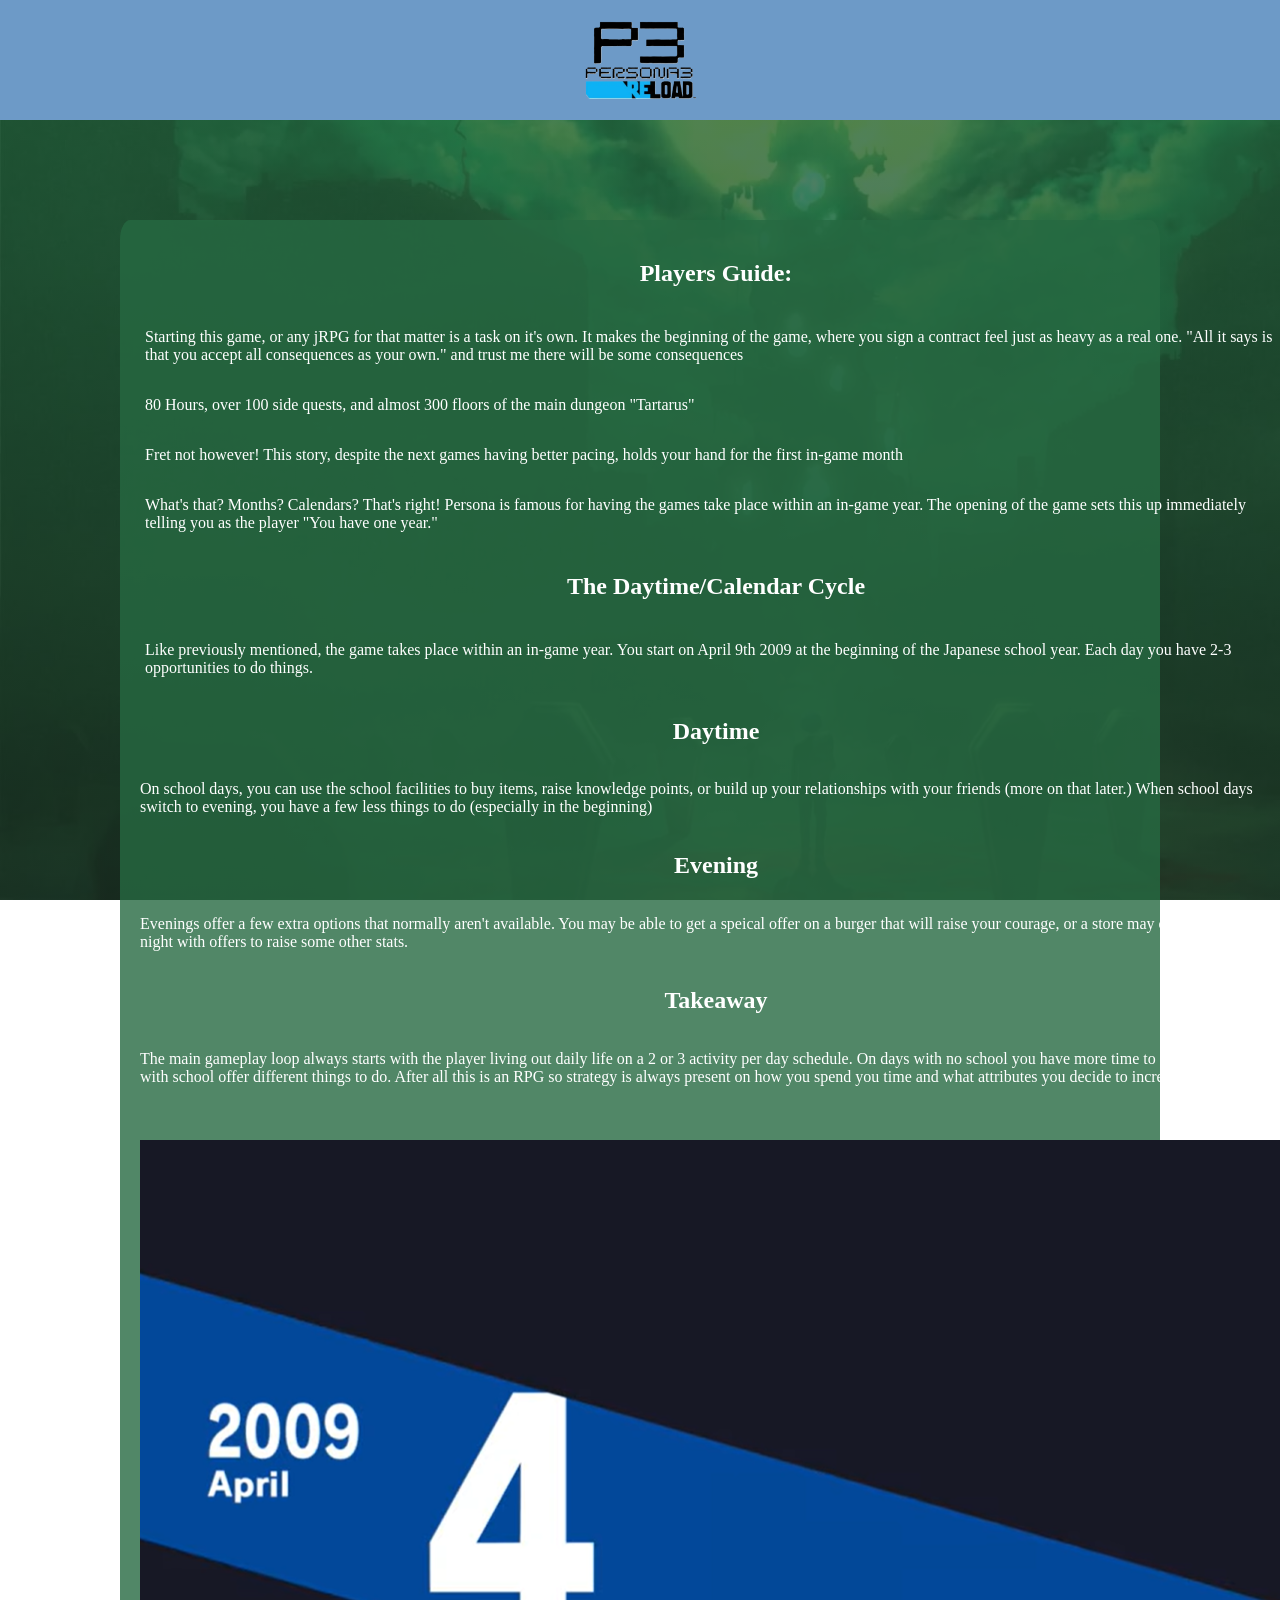
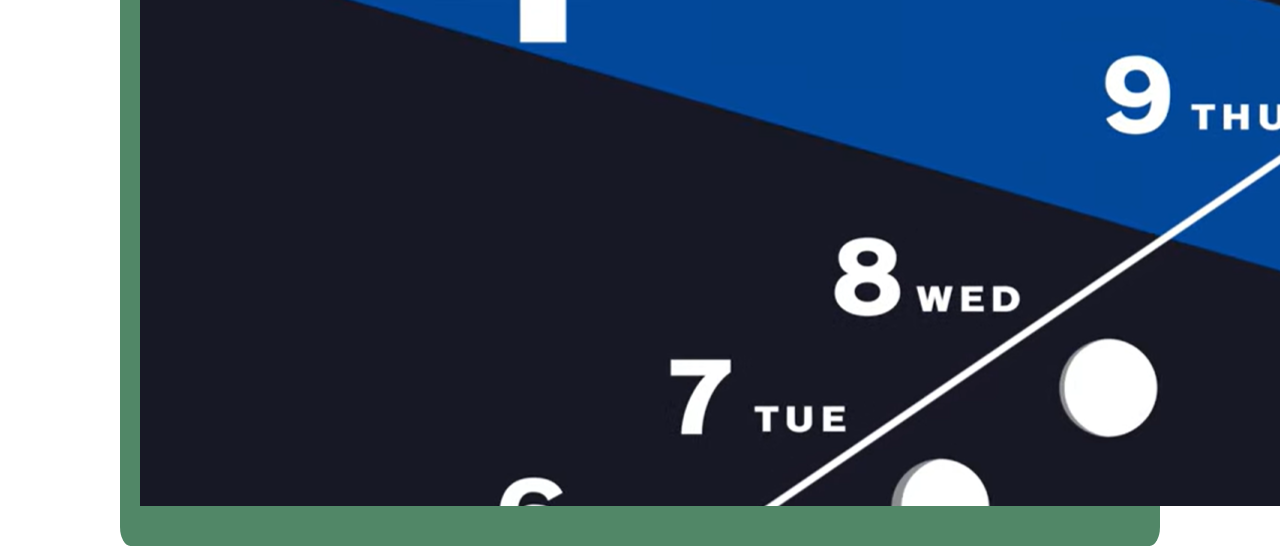
==== darkhour.html @ 648ddb0f "i did it wrong" ====
<!DOCTYPE html>
<html lang="en">

<head>
    <meta charset="UTF-8">
    <meta name="viewport" content="width=device-width, initial-scale=1.0">
    <link rel="stylesheet" href="style.css">
    <title>The Dark Hour</title>
</head>
 
<body class="darkhour">

     <div class="dh-bar">

        <div class="logo-dh">
            <img src="images/p3rIcon.png">
        </div>

    </div>

    <div class="main-page-container-dh">
        <div class="main-page-ht">
            <h2>Players Guide:</h2>
        </div>
        <div class="main-page-mt">
            <p>Starting this game, or any jRPG for that matter is a task on it's own. It makes the beginning of the
                game, where you sign a contract feel just as heavy as a real one. "All it says is that you accept all
                consequences as your own." and trust me there will be some consequences</p>
            <p>80 Hours, over 100 side quests, and almost 300 floors of the main dungeon "Tartarus"</p>
            <p>Fret not however! This story, despite the next games having better pacing, holds your hand for the first
                in-game month</p>
            <p>What's that? Months? Calendars? That's right! Persona is famous for having the games take place within an
                in-game year. The opening of the game sets this up immediately telling you as the player "You have one
                year." </p>
        </div>
        <div class="main-page-ht">
            <h2>The Daytime/Calendar Cycle</h2>
        </div>
        <div class="main-page-mt">
            <p>Like previously mentioned, the game takes place within an in-game year. You start on April 9th 2009 at
                the beginning of the Japanese school year. Each day you have 2-3 opportunities to do things. </p>
        </div>
        <div class="main-page-ht">
            <h2>Daytime</h2>
        </div>
        <p>On school days, you can use the school facilities to buy items, raise knowledge points, or build up your
            relationships with your friends (more on that later.) When school days switch to evening, you have a few
            less things to do (especially in the beginning) </p>
        <div class="main-page-ht">
            <h2>Evening</h2>
        </div>
        <p>Evenings offer a few extra options that normally aren't available. You may be able to get a speical offer on
            a burger that will raise your courage, or a store may open up only at night with offers to raise some other
            stats.</p>

        <div class="main-page-ht">
            <h2>Takeaway</h2>
        </div>
        <p>The main gameplay loop always starts with the player living out daily life on a 2 or 3 activity per day
            schedule. On days with no school you have more time to do things, but days with school offer different
            things to do. After all this is an RPG so strategy is always present on how you spend you time and what
            attributes you decide to increase for yourself.</p>
        <a href="guide.html">
            <div class="darkhour-img"><img
                    src="images/p3calendar.png"></div>

        </a>
    </div>



</body>

</html>
---- style.css ----
Body {
    background-image: linear-gradient(to bottom, rgba(2, 0, 171, 0), rgba(2, 0, 171, 1)), url(images/p3rBackground.jpg);
    background-attachment: fixed;
    min-height: 100vh;
    width: 100%;
    background-repeat: no-repeat;
    background-size: cover;
    margin: 0;
}

.main-page-container {
    display: flex;
    flex-direction: column;
    flex-wrap: wrap;
    background: rgba(2, 0, 171, 0.7);
    border-radius: 1%;
    color: white;
    margin: 100px auto 0;
    width: min(90vw, 1000px);
    max-width: 1000px;
    padding: 20px;
    height: auto;
}

.main-page-ht {
    display: flex;
    flex-direction: column;
    align-items: center;
    justify-content: center;

}

.main-page-mt {
    display: flex;
    flex-direction: column;
    margin: 5px;
    justify-content: center;
}

.nav-bar {
    display: flex;
    flex-wrap: wrap;
    position: sticky;
    top: 0;
    background: rgb(109, 154, 199);
    min-height: 100px;
    padding: 10px 20px;
    width: 100%;
    justify-content: center;
    gap: 20px;
    align-items: center;
    box-sizing: border-box;
}

.Logo,
.History,
.Guide {
    display: flex;
    align-items: center;
    justify-content: center;
    width: 120px;
    height: 100px;
    margin: 0;
}

.Logo img,
.History img,
.Guide img {
    max-width: 100%;
    max-height: 100%;
    object-fit: contain;
}

.characters {
    display: flex;

}

.footer {
    display: flex;
    background-color: rgb(2, 0, 171);
    width: 100%;
    justify-content: end;
    height: 50px;
}

.footerContent {
    margin-right: 30px;
}


/* THIS PART IS GOING TO BE THE CHARACTER PAGES */

.characters-slideshow {
    margin: 20px auto;
    width: min(90vw, 1000px);
    height: min(60vw, 520px);
    min-height: 360px;
    display: flex;
    align-items: center;
    justify-content: flex-start; /* Keeps text to the side like P3 UI */
    border: 3px solid white;
    background-size: cover;
    background-position: center;
    transition: background-image 0.5s ease-in-out; /* Smooth transition */
    position: relative;
}

.char-info-box {
    background: rgba(0, 0, 0, 0.65); /* Dark semi-transparent box */
    color: white;
    padding: 20px;
    margin-left: 20px;
    width: min(90vw, 700px);
    max-width: 700px;
    border-left: 5px solid #00d4ff; /* Persona 3 blue accent */
}

.controls {
    margin-top: 20px;
    display: flex;
    flex-wrap: wrap;
    gap: 10px;
}

.controls button {
    background: white;
    border: none;
    padding: 10px;
    font-weight: bold;
    cursor: pointer;
    margin-right: 10px;
}

.controls button:hover {
    background: #00d4ff;
    color: white;
}

/* EVERYTHING BELOW THIS IS GOING TO BE HISTORY */

Body.history {
    background-image: linear-gradient(to bottom, rgba(2, 0, 171, .5), rgba(2, 0, 171, 1)), url(images/sociallinkP3R.jpg);
    background-attachment: fixed;
    min-height: 100vh;
    width: 100%;
    background-repeat: no-repeat;
    background-size: cover;
    margin: 0;
}

.history-bar,
.guide-bar,
.dh-bar {
    display: flex;
    position: sticky;
    top: 0;
    background: rgb(109, 154, 199);
    min-height: 100px;
    padding: 10px 20px;
    width: 100%;
    justify-content: center;
    gap: 20px;
    align-items: center;
    box-sizing: border-box;
}

.main-page-container-history,
.main-page-container-guide,
.main-page-container-dh {
    display: flex;
    flex-direction: column;
    flex-wrap: wrap;
    border-radius: 1%;
    margin: 100px auto 0;
    width: min(90vw, 1000px);
    max-width: 1000px;
    padding: 20px;
    height: auto;
}

.main-page-container-history {
    background: rgba(255, 255, 255, 0.7);
    color: black;
}

.main-page-container-guide {
    background: rgba(151, 191, 255, 0.8);
    color: black;
}

.main-page-container-dh {
    background: rgba(38, 106, 65, 0.8);
    color: white;
}

.darkhour-img {
    display: flex;
    height: auto;
    margin: 20px auto;
    max-width: 90vw;
}

.logo-dh {
    display: flex;
    align-self: center;
    width: 150px;
    height: 100px;
    justify-content: center;
}

Body.darkhour {
    background-image: linear-gradient(to bottom, rgba(38,106,65,.8), rgba(28, 50, 37, .8)), url(images/darkhourbg.png);
    background-attachment: fixed;
    min-height: 100vh;
    width: 100%;
    background-repeat: no-repeat;
    background-size: cover;
    margin: 0;
}
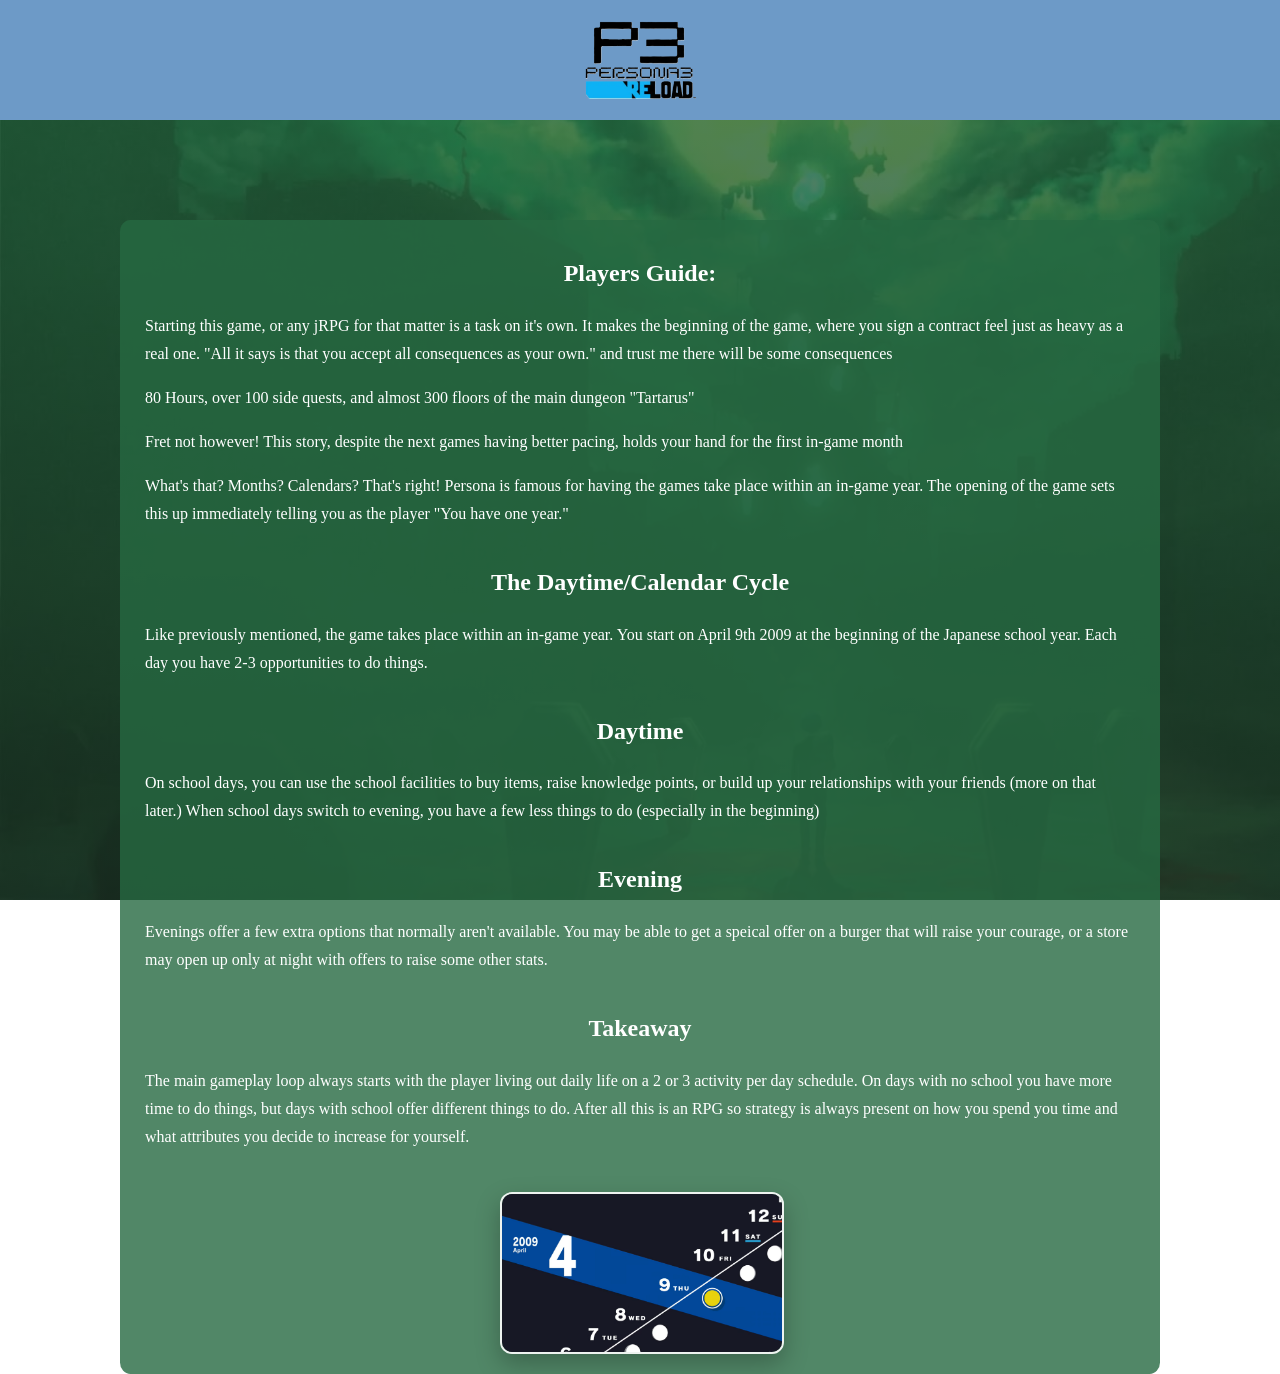
==== commit 86848be3: "fixed the darkhour pages and guide formatting" ====
--- a/darkhour.html
+++ b/darkhour.html
@@ -43,26 +43,32 @@
         <div class="main-page-ht">
             <h2>Daytime</h2>
         </div>
-        <p>On school days, you can use the school facilities to buy items, raise knowledge points, or build up your
-            relationships with your friends (more on that later.) When school days switch to evening, you have a few
-            less things to do (especially in the beginning) </p>
+        <div class="main-page-mt">
+            <p>On school days, you can use the school facilities to buy items, raise knowledge points, or build up your
+                relationships with your friends (more on that later.) When school days switch to evening, you have a few
+                less things to do (especially in the beginning) </p>
+        </div>
         <div class="main-page-ht">
             <h2>Evening</h2>
         </div>
-        <p>Evenings offer a few extra options that normally aren't available. You may be able to get a speical offer on
-            a burger that will raise your courage, or a store may open up only at night with offers to raise some other
-            stats.</p>
+        <div class="main-page-mt">
+            <p>Evenings offer a few extra options that normally aren't available. You may be able to get a speical offer on
+                a burger that will raise your courage, or a store may open up only at night with offers to raise some other
+                stats.</p>
+        </div>
 
         <div class="main-page-ht">
             <h2>Takeaway</h2>
         </div>
-        <p>The main gameplay loop always starts with the player living out daily life on a 2 or 3 activity per day
-            schedule. On days with no school you have more time to do things, but days with school offer different
-            things to do. After all this is an RPG so strategy is always present on how you spend you time and what
-            attributes you decide to increase for yourself.</p>
-        <a href="guide.html">
+        <div class="main-page-mt">
+            <p>The main gameplay loop always starts with the player living out daily life on a 2 or 3 activity per day
+                schedule. On days with no school you have more time to do things, but days with school offer different
+                things to do. After all this is an RPG so strategy is always present on how you spend you time and what
+                attributes you decide to increase for yourself.</p>
+        </div>
+        <a href="guide.html" class="darkhour-link">
             <div class="darkhour-img"><img
-                    src="images/p3calendar.png"></div>
+                    src="images/p3calendar.png" alt="Back to guide"></div>
 
         </a>
     </div>
--- a/style.css
+++ b/style.css
@@ -98,22 +98,26 @@
     min-height: 360px;
     display: flex;
     align-items: center;
-    justify-content: flex-start; /* Keeps text to the side like P3 UI */
+    justify-content: flex-start;
+    /* Keeps text to the side like P3 UI */
     border: 3px solid white;
     background-size: cover;
     background-position: center;
-    transition: background-image 0.5s ease-in-out; /* Smooth transition */
+    transition: background-image 0.5s ease-in-out;
+    /* Smooth transition */
     position: relative;
 }
 
 .char-info-box {
-    background: rgba(0, 0, 0, 0.65); /* Dark semi-transparent box */
+    background: rgba(0, 0, 0, 0.65);
+    /* Dark semi-transparent box */
     color: white;
     padding: 20px;
     margin-left: 20px;
     width: min(90vw, 700px);
     max-width: 700px;
-    border-left: 5px solid #00d4ff; /* Persona 3 blue accent */
+    border-left: 5px solid #00d4ff;
+    /* Persona 3 blue accent */
 }
 
 .controls {
@@ -169,6 +173,8 @@
 .main-page-container-guide,
 .main-page-container-dh {
     display: flex;
+    background-color: RGBA(38, 106, 65, 0.8);
+    color: #FFFFFF;
     flex-direction: column;
     flex-wrap: wrap;
     border-radius: 1%;
@@ -189,16 +195,38 @@
     color: black;
 }
 
-.main-page-container-dh {
-    background: rgba(38, 106, 65, 0.8);
-    color: white;
+.main-page-container-guide p,
+.main-page-container-history p,
+.main-page-container-dh p {
+    line-height: 1.75;
+    margin: 0 0 1rem;
+    max-width: 100%;
+    word-wrap: break-word;
+}
+
+.darkhour-link {
+    display: block;
+    width: min(280px, 90vw);
+    margin: 20px auto 0;
+    text-decoration: none;
 }
 
 .darkhour-img {
-    display: flex;
-    height: auto;
-    margin: 20px auto;
-    max-width: 90vw;
+    display: block;
+    width: 100%;
+    height: auto;
+    overflow: hidden;
+    border-radius: 12px;
+    border: 2px solid rgba(255, 255, 255, 0.9);
+    box-shadow: 0 10px 24px rgba(0, 0, 0, 0.25);
+}
+
+.darkhour-img img {
+    width: 100%;
+    height: auto;
+    display: block;
+    object-fit: cover;
+    cursor: pointer;
 }
 
 .logo-dh {
@@ -210,12 +238,11 @@
 }
 
 Body.darkhour {
-    background-image: linear-gradient(to bottom, rgba(38,106,65,.8), rgba(28, 50, 37, .8)), url(images/darkhourbg.png);
+    background-image: linear-gradient(to bottom, rgba(38, 106, 65, .8), rgba(28, 50, 37, .8)), url(images/darkhourbg.png);
     background-attachment: fixed;
     min-height: 100vh;
     width: 100%;
     background-repeat: no-repeat;
     background-size: cover;
     margin: 0;
-}
-
+}
